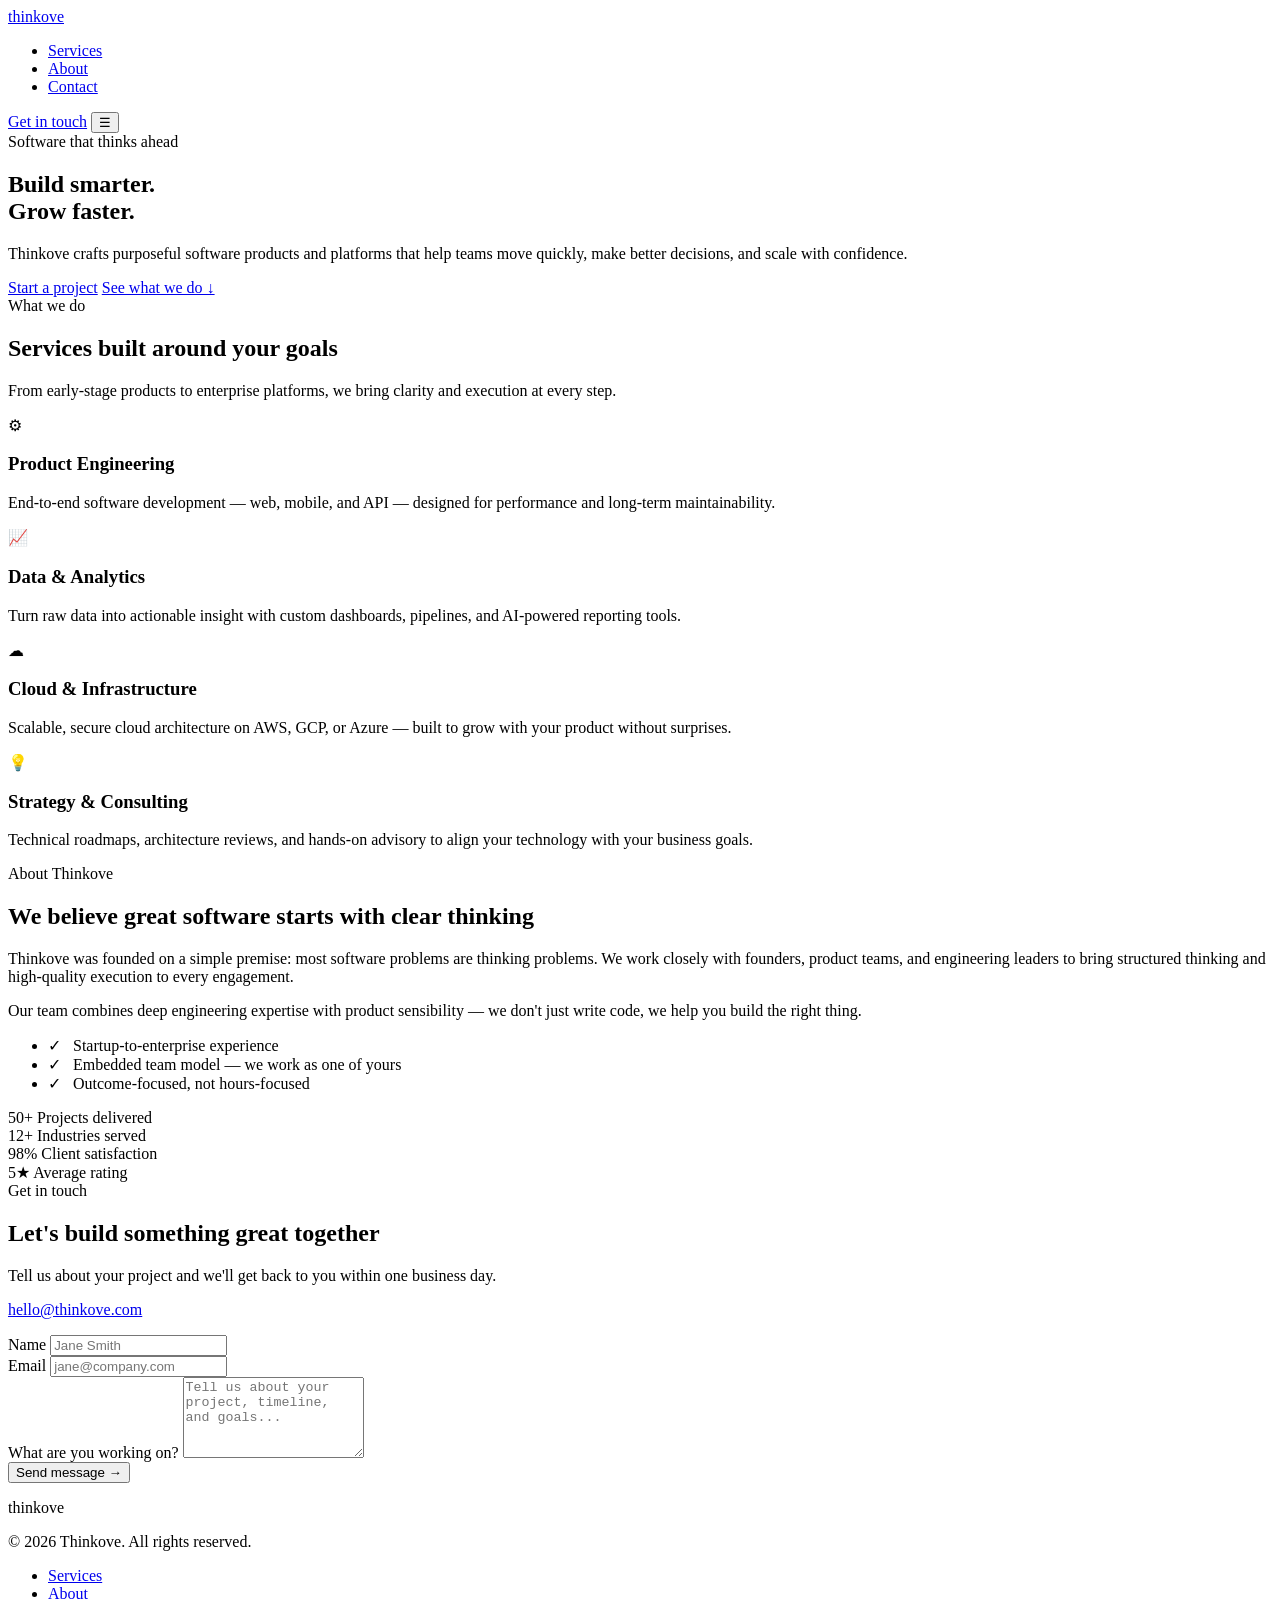
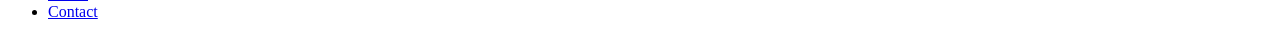
==== index.html @ 1a5d74e3 "Create index.html" ====
<!DOCTYPE html>
<html lang="en">
<head>
  <meta charset="UTF-8" />
  <meta name="viewport" content="width=device-width, initial-scale=1.0" />
  <meta name="description" content="Thinkove — software solutions built for the way modern teams work." />
  <title>Thinkove</title>
  <link rel="stylesheet" href="styles.css" />
  <link rel="preconnect" href="https://fonts.googleapis.com" />
  <link rel="preconnect" href="https://fonts.gstatic.com" crossorigin />
  <link href="https://fonts.googleapis.com/css2?family=Inter:wght@300;400;500;600;700&display=swap" rel="stylesheet" />
</head>
<body>

  <!-- NAV -->
  <nav class="nav">
    <div class="nav-inner container">
      <a href="#" class="logo">thinkove</a>
      <ul class="nav-links">
        <li><a href="#services">Services</a></li>
        <li><a href="#about">About</a></li>
        <li><a href="#contact">Contact</a></li>
      </ul>
      <a href="#contact" class="btn btn-outline nav-cta">Get in touch</a>
      <button class="nav-toggle" aria-label="Toggle menu">&#9776;</button>
    </div>
  </nav>

  <!-- HERO -->
  <section class="hero" id="home">
    <div class="container hero-inner">
      <span class="eyebrow">Software that thinks ahead</span>
      <h1>Build smarter.<br />Grow faster.</h1>
      <p class="hero-sub">
        Thinkove crafts purposeful software products and platforms that help teams move quickly, make better decisions, and scale with confidence.
      </p>
      <div class="hero-actions">
        <a href="#contact" class="btn btn-primary">Start a project</a>
        <a href="#services" class="btn btn-ghost">See what we do &darr;</a>
      </div>
    </div>
    <div class="hero-bg-shape"></div>
  </section>

  <!-- SERVICES -->
  <section class="services section" id="services">
    <div class="container">
      <div class="section-header">
        <span class="eyebrow">What we do</span>
        <h2>Services built around your goals</h2>
        <p>From early-stage products to enterprise platforms, we bring clarity and execution at every step.</p>
      </div>
      <div class="cards">
        <div class="card">
          <div class="card-icon">&#9881;</div>
          <h3>Product Engineering</h3>
          <p>End-to-end software development — web, mobile, and API — designed for performance and long-term maintainability.</p>
        </div>
        <div class="card">
          <div class="card-icon">&#128200;</div>
          <h3>Data &amp; Analytics</h3>
          <p>Turn raw data into actionable insight with custom dashboards, pipelines, and AI-powered reporting tools.</p>
        </div>
        <div class="card">
          <div class="card-icon">&#9729;</div>
          <h3>Cloud &amp; Infrastructure</h3>
          <p>Scalable, secure cloud architecture on AWS, GCP, or Azure — built to grow with your product without surprises.</p>
        </div>
        <div class="card">
          <div class="card-icon">&#128161;</div>
          <h3>Strategy &amp; Consulting</h3>
          <p>Technical roadmaps, architecture reviews, and hands-on advisory to align your technology with your business goals.</p>
        </div>
      </div>
    </div>
  </section>

  <!-- ABOUT -->
  <section class="about section" id="about">
    <div class="container about-inner">
      <div class="about-text">
        <span class="eyebrow">About Thinkove</span>
        <h2>We believe great software starts with clear thinking</h2>
        <p>
          Thinkove was founded on a simple premise: most software problems are thinking problems. We work closely with founders, product teams, and engineering leaders to bring structured thinking and high-quality execution to every engagement.
        </p>
        <p>
          Our team combines deep engineering expertise with product sensibility — we don't just write code, we help you build the right thing.
        </p>
        <ul class="about-list">
          <li>&#10003; &nbsp; Startup-to-enterprise experience</li>
          <li>&#10003; &nbsp; Embedded team model — we work as one of yours</li>
          <li>&#10003; &nbsp; Outcome-focused, not hours-focused</li>
        </ul>
      </div>
      <div class="about-stats">
        <div class="stat">
          <span class="stat-num">50+</span>
          <span class="stat-label">Projects delivered</span>
        </div>
        <div class="stat">
          <span class="stat-num">12+</span>
          <span class="stat-label">Industries served</span>
        </div>
        <div class="stat">
          <span class="stat-num">98%</span>
          <span class="stat-label">Client satisfaction</span>
        </div>
        <div class="stat">
          <span class="stat-num">5&#9733;</span>
          <span class="stat-label">Average rating</span>
        </div>
      </div>
    </div>
  </section>

  <!-- CONTACT -->
  <section class="contact section" id="contact">
    <div class="container contact-inner">
      <div class="contact-text">
        <span class="eyebrow">Get in touch</span>
        <h2>Let's build something great together</h2>
        <p>Tell us about your project and we'll get back to you within one business day.</p>
        <p class="contact-email">
          <a href="mailto:hello@thinkove.com">hello@thinkove.com</a>
        </p>
      </div>
      <form class="contact-form" id="contactForm" novalidate>
        <div class="form-row">
          <div class="form-group">
            <label for="name">Name</label>
            <input type="text" id="name" name="name" placeholder="Jane Smith" required />
          </div>
          <div class="form-group">
            <label for="email">Email</label>
            <input type="email" id="email" name="email" placeholder="jane@company.com" required />
          </div>
        </div>
        <div class="form-group">
          <label for="message">What are you working on?</label>
          <textarea id="message" name="message" rows="5" placeholder="Tell us about your project, timeline, and goals..." required></textarea>
        </div>
        <button type="submit" class="btn btn-primary">Send message &rarr;</button>
        <p class="form-note" id="formNote"></p>
      </form>
    </div>
  </section>

  <!-- FOOTER -->
  <footer class="footer">
    <div class="container footer-inner">
      <span class="logo">thinkove</span>
      <p class="footer-copy">&copy; 2026 Thinkove. All rights reserved.</p>
      <ul class="footer-links">
        <li><a href="#services">Services</a></li>
        <li><a href="#about">About</a></li>
        <li><a href="#contact">Contact</a></li>
      </ul>
    </div>
  </footer>

  <script src="script.js"></script>
</body>
</html>
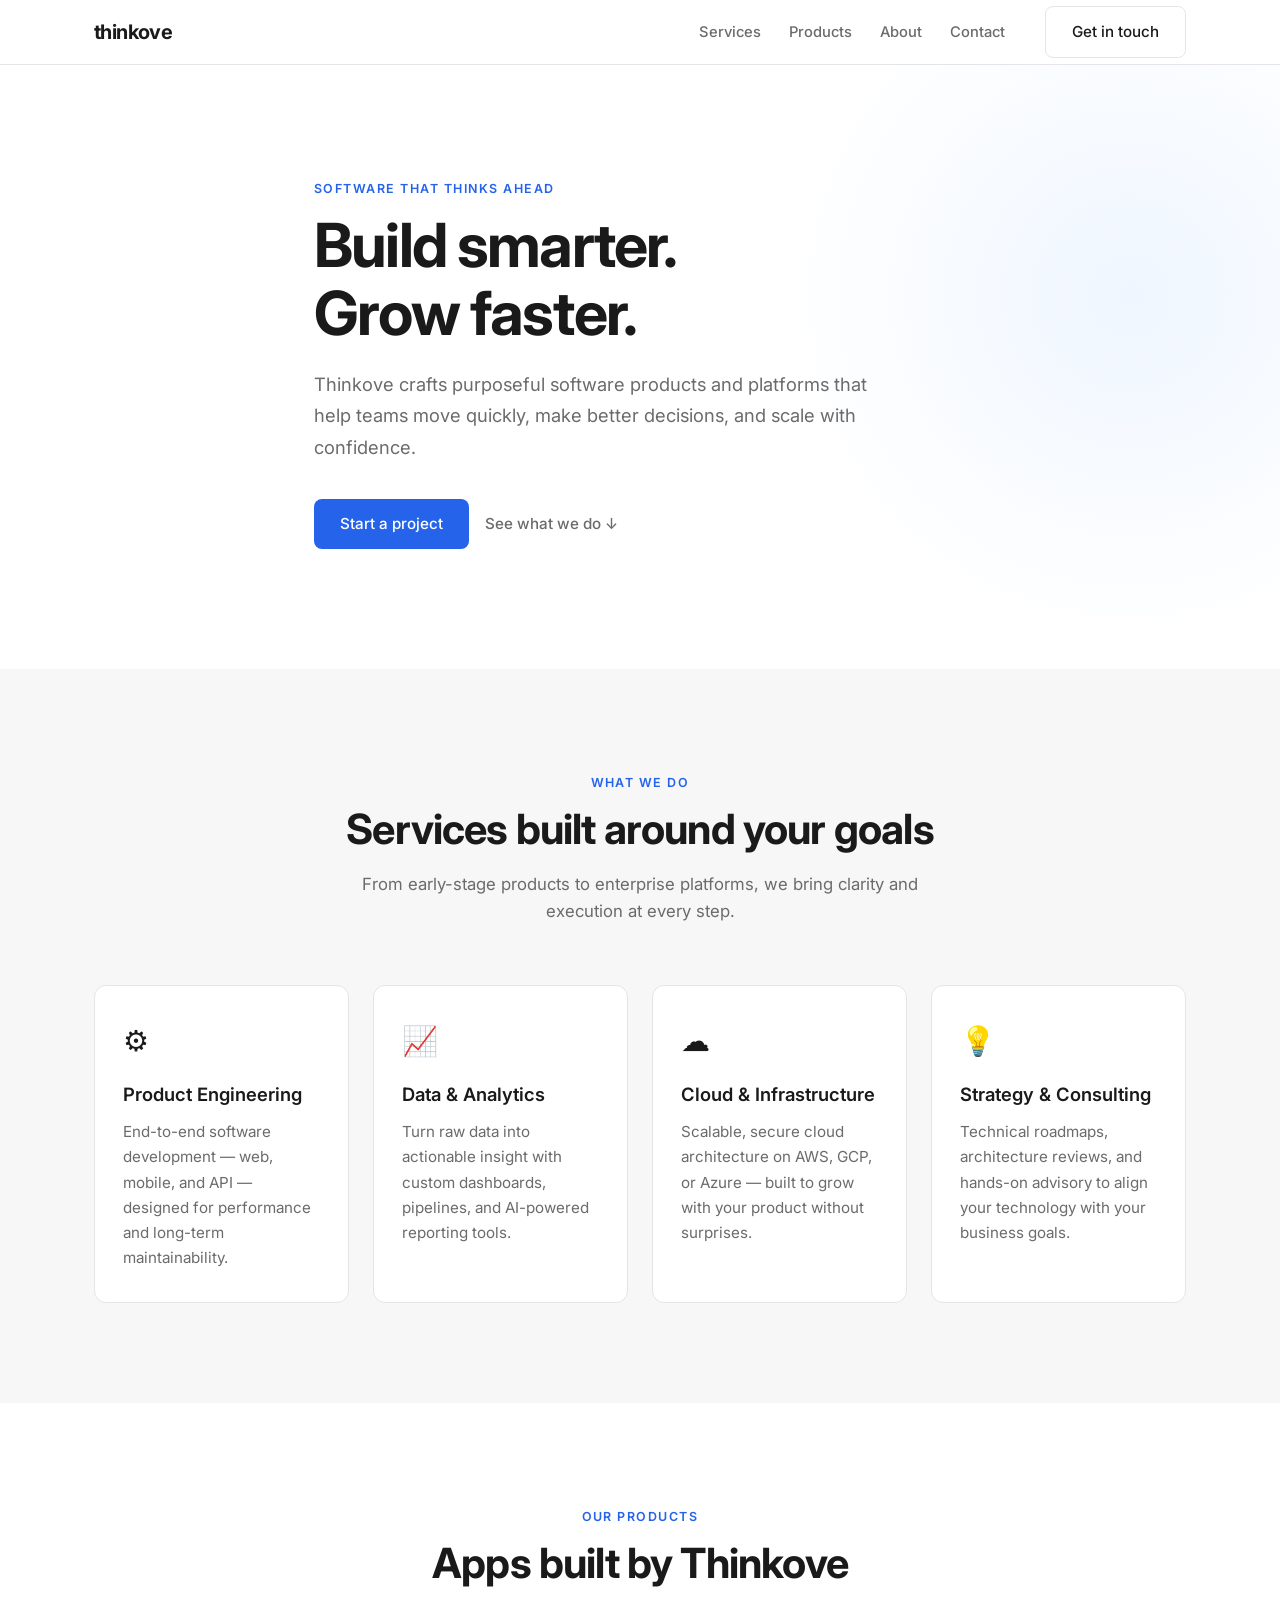
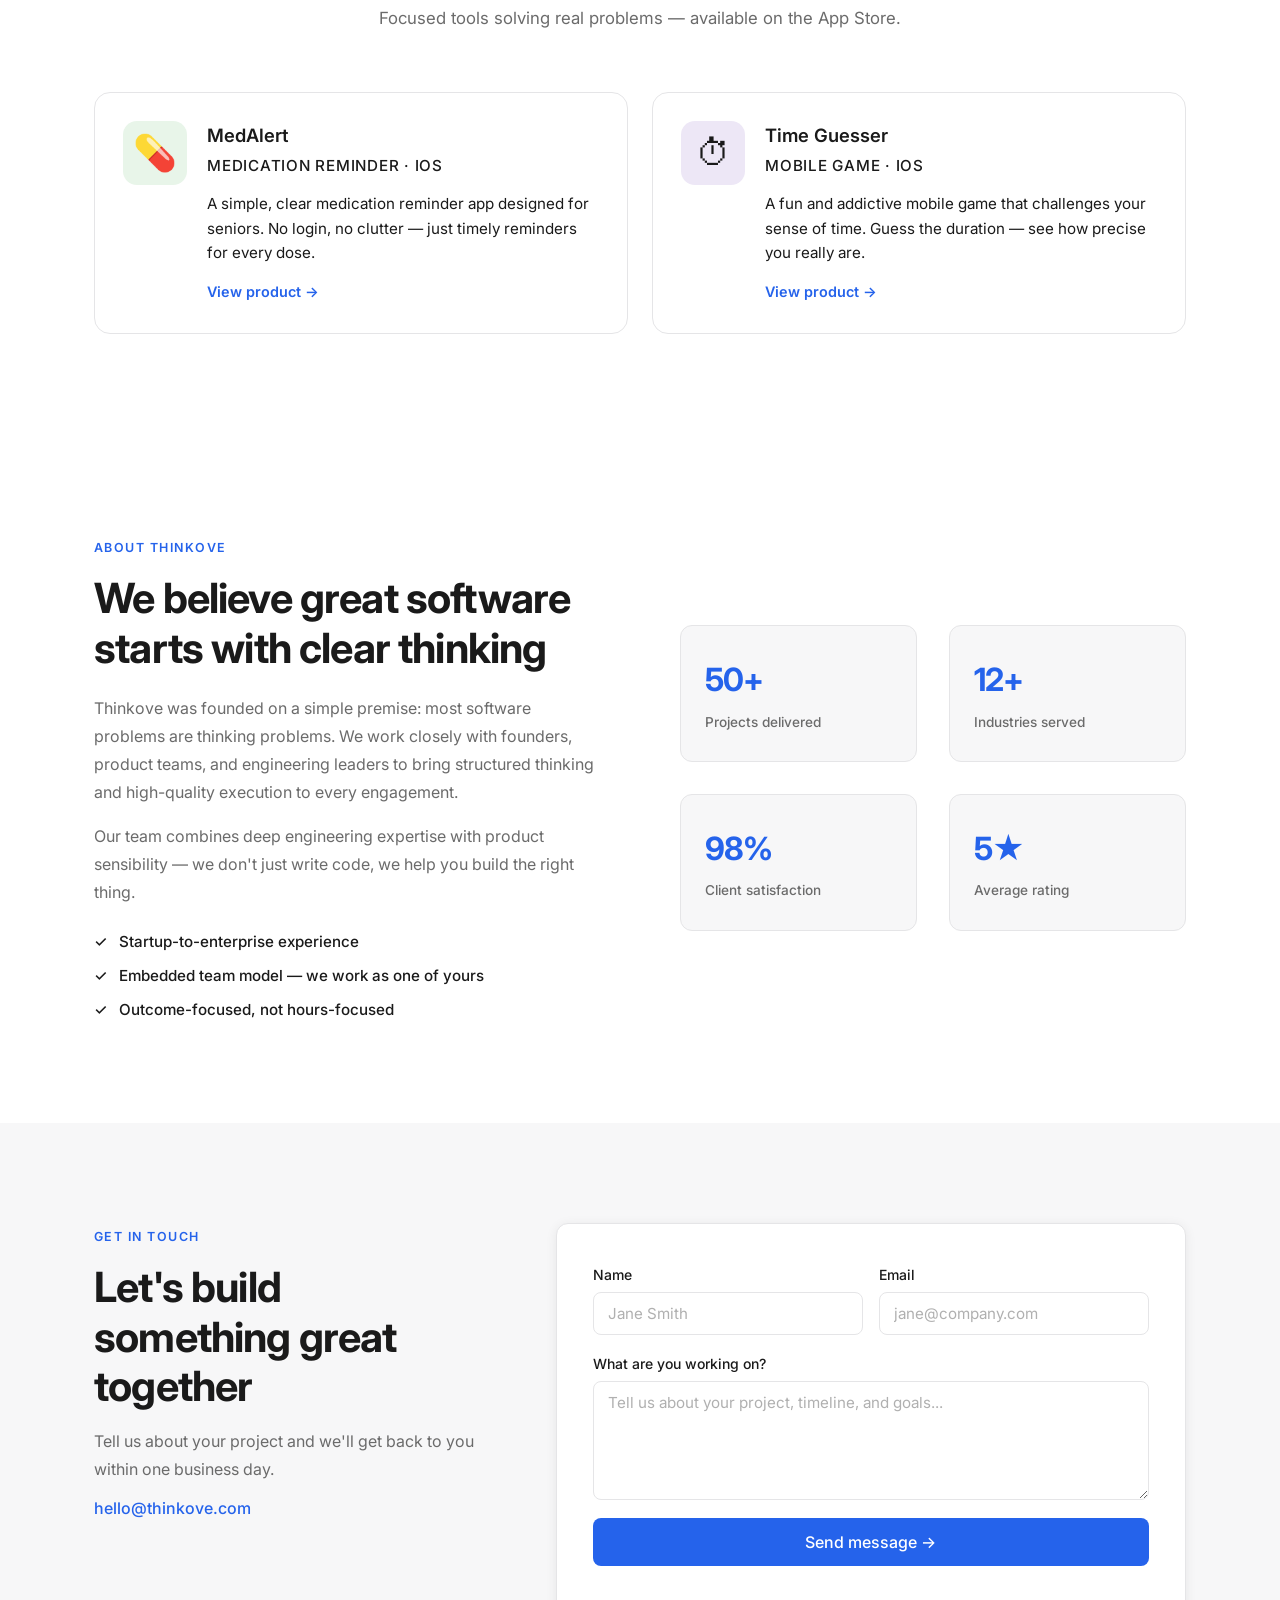
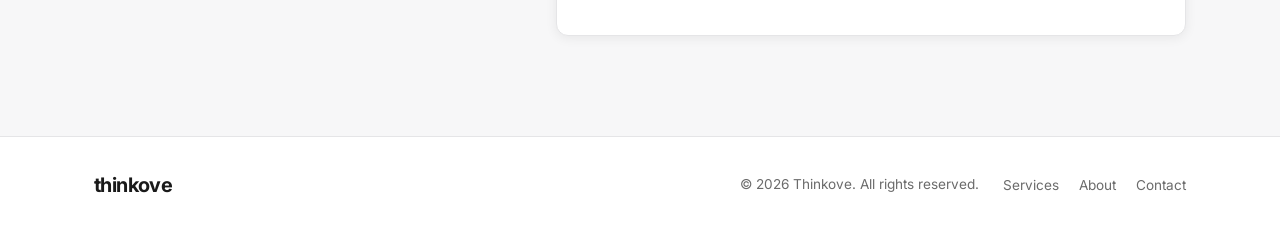
==== commit 6b48fac0: "Add Products section and fix contact form - Add Products section linking to medalert/ and time_guess" ====
--- a/index.html
+++ b/index.html
@@ -18,6 +18,7 @@
       <a href="#" class="logo">thinkove</a>
       <ul class="nav-links">
         <li><a href="#services">Services</a></li>
+        <li><a href="#products">Products</a></li>
         <li><a href="#about">About</a></li>
         <li><a href="#contact">Contact</a></li>
       </ul>
@@ -75,6 +76,37 @@
     </div>
   </section>
 
+  <!-- PRODUCTS -->
+  <section class="products section" id="products">
+    <div class="container">
+      <div class="section-header">
+        <span class="eyebrow">Our products</span>
+        <h2>Apps built by Thinkove</h2>
+        <p>Focused tools solving real problems — available on the App Store.</p>
+      </div>
+      <div class="product-cards">
+        <a href="medalert/" class="product-card">
+          <div class="product-icon product-icon--med">&#128138;</div>
+          <div class="product-info">
+            <h3>MedAlert</h3>
+            <p class="product-tag">Medication Reminder &middot; iOS</p>
+            <p>A simple, clear medication reminder app designed for seniors. No login, no clutter — just timely reminders for every dose.</p>
+            <span class="product-link">View product &rarr;</span>
+          </div>
+        </a>
+        <a href="time_guesser/" class="product-card">
+          <div class="product-icon product-icon--time">&#9201;</div>
+          <div class="product-info">
+            <h3>Time Guesser</h3>
+            <p class="product-tag">Mobile Game &middot; iOS</p>
+            <p>A fun and addictive mobile game that challenges your sense of time. Guess the duration — see how precise you really are.</p>
+            <span class="product-link">View product &rarr;</span>
+          </div>
+        </a>
+      </div>
+    </div>
+  </section>
+
   <!-- ABOUT -->
   <section class="about section" id="about">
     <div class="container about-inner">
@@ -125,7 +157,7 @@
           <a href="mailto:hello@thinkove.com">hello@thinkove.com</a>
         </p>
       </div>
-      <form class="contact-form" id="contactForm" novalidate>
+      <form class="contact-form" id="contactForm" action="https://formspree.io/f/xkoedzjz" method="POST" novalidate>
         <div class="form-row">
           <div class="form-group">
             <label for="name">Name</label>
--- a/styles.css
+++ b/styles.css
@@ -0,0 +1,492 @@
+/* =====================
+   RESET & BASE
+   ===================== */
+*, *::before, *::after { box-sizing: border-box; margin: 0; padding: 0; }
+
+:root {
+  --color-bg: #ffffff;
+  --color-surface: #f7f7f8;
+  --color-border: #e5e5e7;
+  --color-text: #1a1a1a;
+  --color-text-muted: #6b6b6b;
+  --color-accent: #2563eb;
+  --color-accent-dark: #1d4ed8;
+  --color-accent-light: #eff6ff;
+  --font: 'Inter', -apple-system, BlinkMacSystemFont, sans-serif;
+  --radius: 12px;
+  --shadow: 0 2px 12px rgba(0,0,0,0.07);
+  --shadow-lg: 0 8px 40px rgba(0,0,0,0.10);
+  --max-w: 1140px;
+  --section-gap: 100px;
+}
+
+html { scroll-behavior: smooth; font-size: 16px; }
+
+body {
+  font-family: var(--font);
+  background: var(--color-bg);
+  color: var(--color-text);
+  line-height: 1.6;
+  -webkit-font-smoothing: antialiased;
+}
+
+a { color: inherit; text-decoration: none; }
+ul { list-style: none; }
+
+/* =====================
+   UTILITIES
+   ===================== */
+.container {
+  max-width: var(--max-w);
+  margin: 0 auto;
+  padding: 0 24px;
+}
+
+.section { padding: var(--section-gap) 0; }
+
+.eyebrow {
+  display: inline-block;
+  font-size: 0.78rem;
+  font-weight: 600;
+  letter-spacing: 0.12em;
+  text-transform: uppercase;
+  color: var(--color-accent);
+  margin-bottom: 12px;
+}
+
+.section-header {
+  max-width: 600px;
+  margin: 0 auto 60px;
+  text-align: center;
+}
+
+.section-header h2 { margin-bottom: 16px; }
+.section-header p { color: var(--color-text-muted); font-size: 1.05rem; }
+
+h1 { font-size: clamp(2.4rem, 5vw, 3.8rem); font-weight: 700; line-height: 1.12; letter-spacing: -0.03em; }
+h2 { font-size: clamp(1.8rem, 3.5vw, 2.6rem); font-weight: 700; line-height: 1.2; letter-spacing: -0.02em; }
+h3 { font-size: 1.15rem; font-weight: 600; margin-bottom: 10px; }
+
+/* =====================
+   BUTTONS
+   ===================== */
+.btn {
+  display: inline-block;
+  padding: 13px 26px;
+  border-radius: 8px;
+  font-size: 0.95rem;
+  font-weight: 500;
+  cursor: pointer;
+  transition: all 0.18s ease;
+  border: none;
+  font-family: var(--font);
+}
+
+.btn-primary {
+  background: var(--color-accent);
+  color: #fff;
+}
+.btn-primary:hover { background: var(--color-accent-dark); transform: translateY(-1px); box-shadow: 0 4px 16px rgba(37,99,235,0.3); }
+
+.btn-outline {
+  background: transparent;
+  color: var(--color-text);
+  border: 1.5px solid var(--color-border);
+}
+.btn-outline:hover { border-color: var(--color-accent); color: var(--color-accent); }
+
+.btn-ghost {
+  background: transparent;
+  color: var(--color-text-muted);
+  padding-left: 0;
+  padding-right: 0;
+}
+.btn-ghost:hover { color: var(--color-accent); }
+
+/* =====================
+   NAV
+   ===================== */
+.nav {
+  position: sticky;
+  top: 0;
+  z-index: 100;
+  background: rgba(255,255,255,0.9);
+  backdrop-filter: blur(12px);
+  border-bottom: 1px solid var(--color-border);
+}
+
+.nav-inner {
+  display: flex;
+  align-items: center;
+  gap: 32px;
+  height: 64px;
+}
+
+.logo {
+  font-size: 1.25rem;
+  font-weight: 700;
+  letter-spacing: -0.03em;
+  color: var(--color-text);
+  flex-shrink: 0;
+}
+
+.nav-links {
+  display: flex;
+  gap: 28px;
+  margin-left: auto;
+}
+
+.nav-links a {
+  font-size: 0.92rem;
+  font-weight: 500;
+  color: var(--color-text-muted);
+  transition: color 0.15s;
+}
+.nav-links a:hover { color: var(--color-text); }
+
+.nav-cta { margin-left: 8px; }
+
+.nav-toggle {
+  display: none;
+  background: none;
+  border: none;
+  font-size: 1.4rem;
+  cursor: pointer;
+  margin-left: auto;
+  color: var(--color-text);
+}
+
+/* =====================
+   HERO
+   ===================== */
+.hero {
+  position: relative;
+  overflow: hidden;
+  padding: 110px 0 120px;
+}
+
+.hero-inner {
+  position: relative;
+  z-index: 1;
+  max-width: 700px;
+}
+
+.hero h1 { margin-bottom: 22px; }
+
+.hero-sub {
+  font-size: 1.15rem;
+  color: var(--color-text-muted);
+  max-width: 560px;
+  margin-bottom: 36px;
+  line-height: 1.7;
+}
+
+.hero-actions {
+  display: flex;
+  gap: 16px;
+  flex-wrap: wrap;
+  align-items: center;
+}
+
+.hero-bg-shape {
+  position: absolute;
+  top: -120px;
+  right: -200px;
+  width: 700px;
+  height: 700px;
+  border-radius: 50%;
+  background: radial-gradient(circle, var(--color-accent-light) 0%, transparent 70%);
+  pointer-events: none;
+  z-index: 0;
+}
+
+/* =====================
+   SERVICES
+   ===================== */
+.services { background: var(--color-surface); }
+
+.cards {
+  display: grid;
+  grid-template-columns: repeat(auto-fit, minmax(250px, 1fr));
+  gap: 24px;
+}
+
+.card {
+  background: var(--color-bg);
+  border: 1px solid var(--color-border);
+  border-radius: var(--radius);
+  padding: 32px 28px;
+  transition: box-shadow 0.2s, transform 0.2s;
+}
+.card:hover { box-shadow: var(--shadow-lg); transform: translateY(-3px); }
+
+.card-icon {
+  font-size: 1.8rem;
+  margin-bottom: 16px;
+}
+
+.card p { color: var(--color-text-muted); font-size: 0.95rem; line-height: 1.65; }
+
+/* =====================
+   ABOUT
+   ===================== */
+.about-inner {
+  display: grid;
+  grid-template-columns: 1fr 1fr;
+  gap: 80px;
+  align-items: center;
+}
+
+.about-text .eyebrow { margin-bottom: 16px; }
+.about-text h2 { margin-bottom: 20px; }
+.about-text p { color: var(--color-text-muted); margin-bottom: 16px; font-size: 1rem; line-height: 1.75; }
+
+.about-list {
+  margin-top: 24px;
+  display: flex;
+  flex-direction: column;
+  gap: 10px;
+}
+.about-list li {
+  font-size: 0.95rem;
+  font-weight: 500;
+  color: var(--color-text);
+}
+
+.about-stats {
+  display: grid;
+  grid-template-columns: 1fr 1fr;
+  gap: 32px;
+}
+
+.stat {
+  background: var(--color-surface);
+  border: 1px solid var(--color-border);
+  border-radius: var(--radius);
+  padding: 28px 24px;
+  display: flex;
+  flex-direction: column;
+  gap: 6px;
+}
+
+.stat-num {
+  font-size: 2rem;
+  font-weight: 700;
+  letter-spacing: -0.03em;
+  color: var(--color-accent);
+}
+
+.stat-label {
+  font-size: 0.85rem;
+  color: var(--color-text-muted);
+  font-weight: 500;
+}
+
+/* =====================
+   CONTACT
+   ===================== */
+.contact { background: var(--color-surface); }
+
+.contact-inner {
+  display: grid;
+  grid-template-columns: 1fr 1.4fr;
+  gap: 80px;
+  align-items: start;
+}
+
+.contact-text .eyebrow { margin-bottom: 16px; }
+.contact-text h2 { margin-bottom: 16px; }
+.contact-text p { color: var(--color-text-muted); margin-bottom: 12px; font-size: 1rem; line-height: 1.7; }
+
+.contact-email a {
+  color: var(--color-accent);
+  font-weight: 500;
+  font-size: 1rem;
+}
+.contact-email a:hover { text-decoration: underline; }
+
+.contact-form {
+  background: var(--color-bg);
+  border: 1px solid var(--color-border);
+  border-radius: var(--radius);
+  padding: 40px 36px;
+  box-shadow: var(--shadow);
+}
+
+.form-row {
+  display: grid;
+  grid-template-columns: 1fr 1fr;
+  gap: 16px;
+}
+
+.form-group {
+  display: flex;
+  flex-direction: column;
+  gap: 6px;
+  margin-bottom: 18px;
+}
+
+.form-group label {
+  font-size: 0.875rem;
+  font-weight: 500;
+  color: var(--color-text);
+}
+
+.form-group input,
+.form-group textarea {
+  padding: 11px 14px;
+  border: 1.5px solid var(--color-border);
+  border-radius: 8px;
+  font-family: var(--font);
+  font-size: 0.95rem;
+  color: var(--color-text);
+  background: var(--color-bg);
+  transition: border-color 0.15s;
+  resize: vertical;
+  outline: none;
+}
+
+.form-group input:focus,
+.form-group textarea:focus {
+  border-color: var(--color-accent);
+  box-shadow: 0 0 0 3px rgba(37,99,235,0.1);
+}
+
+.form-group input::placeholder,
+.form-group textarea::placeholder { color: #b0b0b0; }
+
+.contact-form .btn-primary { width: 100%; text-align: center; padding: 14px; font-size: 1rem; }
+
+.form-note {
+  margin-top: 12px;
+  font-size: 0.875rem;
+  color: var(--color-accent);
+  min-height: 1.2em;
+}
+
+/* =====================
+   FOOTER
+   ===================== */
+.footer {
+  border-top: 1px solid var(--color-border);
+  padding: 32px 0;
+}
+
+.footer-inner {
+  display: flex;
+  align-items: center;
+  gap: 24px;
+  flex-wrap: wrap;
+}
+
+.footer-copy {
+  font-size: 0.85rem;
+  color: var(--color-text-muted);
+  margin-left: auto;
+}
+
+.footer-links {
+  display: flex;
+  gap: 20px;
+}
+.footer-links a {
+  font-size: 0.85rem;
+  color: var(--color-text-muted);
+  transition: color 0.15s;
+}
+.footer-links a:hover { color: var(--color-text); }
+
+/* =====================
+   RESPONSIVE
+   ===================== */
+@media (max-width: 900px) {
+  .about-inner,
+  .contact-inner {
+    grid-template-columns: 1fr;
+    gap: 48px;
+  }
+
+  .about-stats {
+    grid-template-columns: repeat(2, 1fr);
+  }
+}
+
+@media (max-width: 640px) {
+  :root { --section-gap: 64px; }
+
+  .nav-links, .nav-cta { display: none; }
+  .nav-links.open { display: flex; flex-direction: column; position: absolute; top: 64px; left: 0; right: 0; background: #fff; border-bottom: 1px solid var(--color-border); padding: 16px 24px; gap: 16px; }
+  .nav-toggle { display: block; }
+
+  .hero { padding: 72px 0 80px; }
+
+  .form-row { grid-template-columns: 1fr; }
+
+  .contact-form { padding: 28px 20px; }
+
+  .footer-inner { flex-direction: column; align-items: flex-start; gap: 12px; }
+  .footer-copy { margin-left: 0; }
+
+  .about-stats { grid-template-columns: 1fr 1fr; gap: 16px; }
+}
+
+/* ── Products ── */
+.products { background: var(--color-bg); }
+
+.product-cards {
+  display: grid;
+  grid-template-columns: repeat(auto-fit, minmax(300px, 1fr));
+  gap: 24px;
+  margin-top: 48px;
+}
+
+.product-card {
+  display: flex;
+  gap: 20px;
+  align-items: flex-start;
+  background: #fff;
+  border: 1px solid var(--color-border);
+  border-radius: 16px;
+  padding: 28px;
+  text-decoration: none;
+  color: inherit;
+  transition: box-shadow 0.2s, transform 0.2s;
+}
+
+.product-card:hover {
+  box-shadow: 0 8px 32px rgba(0,0,0,0.09);
+  transform: translateY(-3px);
+}
+
+.product-icon {
+  font-size: 2.2rem;
+  width: 64px;
+  height: 64px;
+  border-radius: 14px;
+  display: flex;
+  align-items: center;
+  justify-content: center;
+  flex-shrink: 0;
+}
+
+.product-icon--med  { background: #e8f5e9; }
+.product-icon--time { background: #ede7f6; }
+
+.product-info h3 { font-size: 1.15rem; font-weight: 600; margin-bottom: 4px; }
+
+.product-tag {
+  font-size: 0.78rem;
+  font-weight: 500;
+  color: var(--color-muted);
+  text-transform: uppercase;
+  letter-spacing: 0.05em;
+  margin-bottom: 10px;
+}
+
+.product-info p { font-size: 0.95rem; color: var(--color-muted); margin-bottom: 14px; }
+
+.product-link {
+  font-size: 0.9rem;
+  font-weight: 600;
+  color: var(--color-accent);
+}
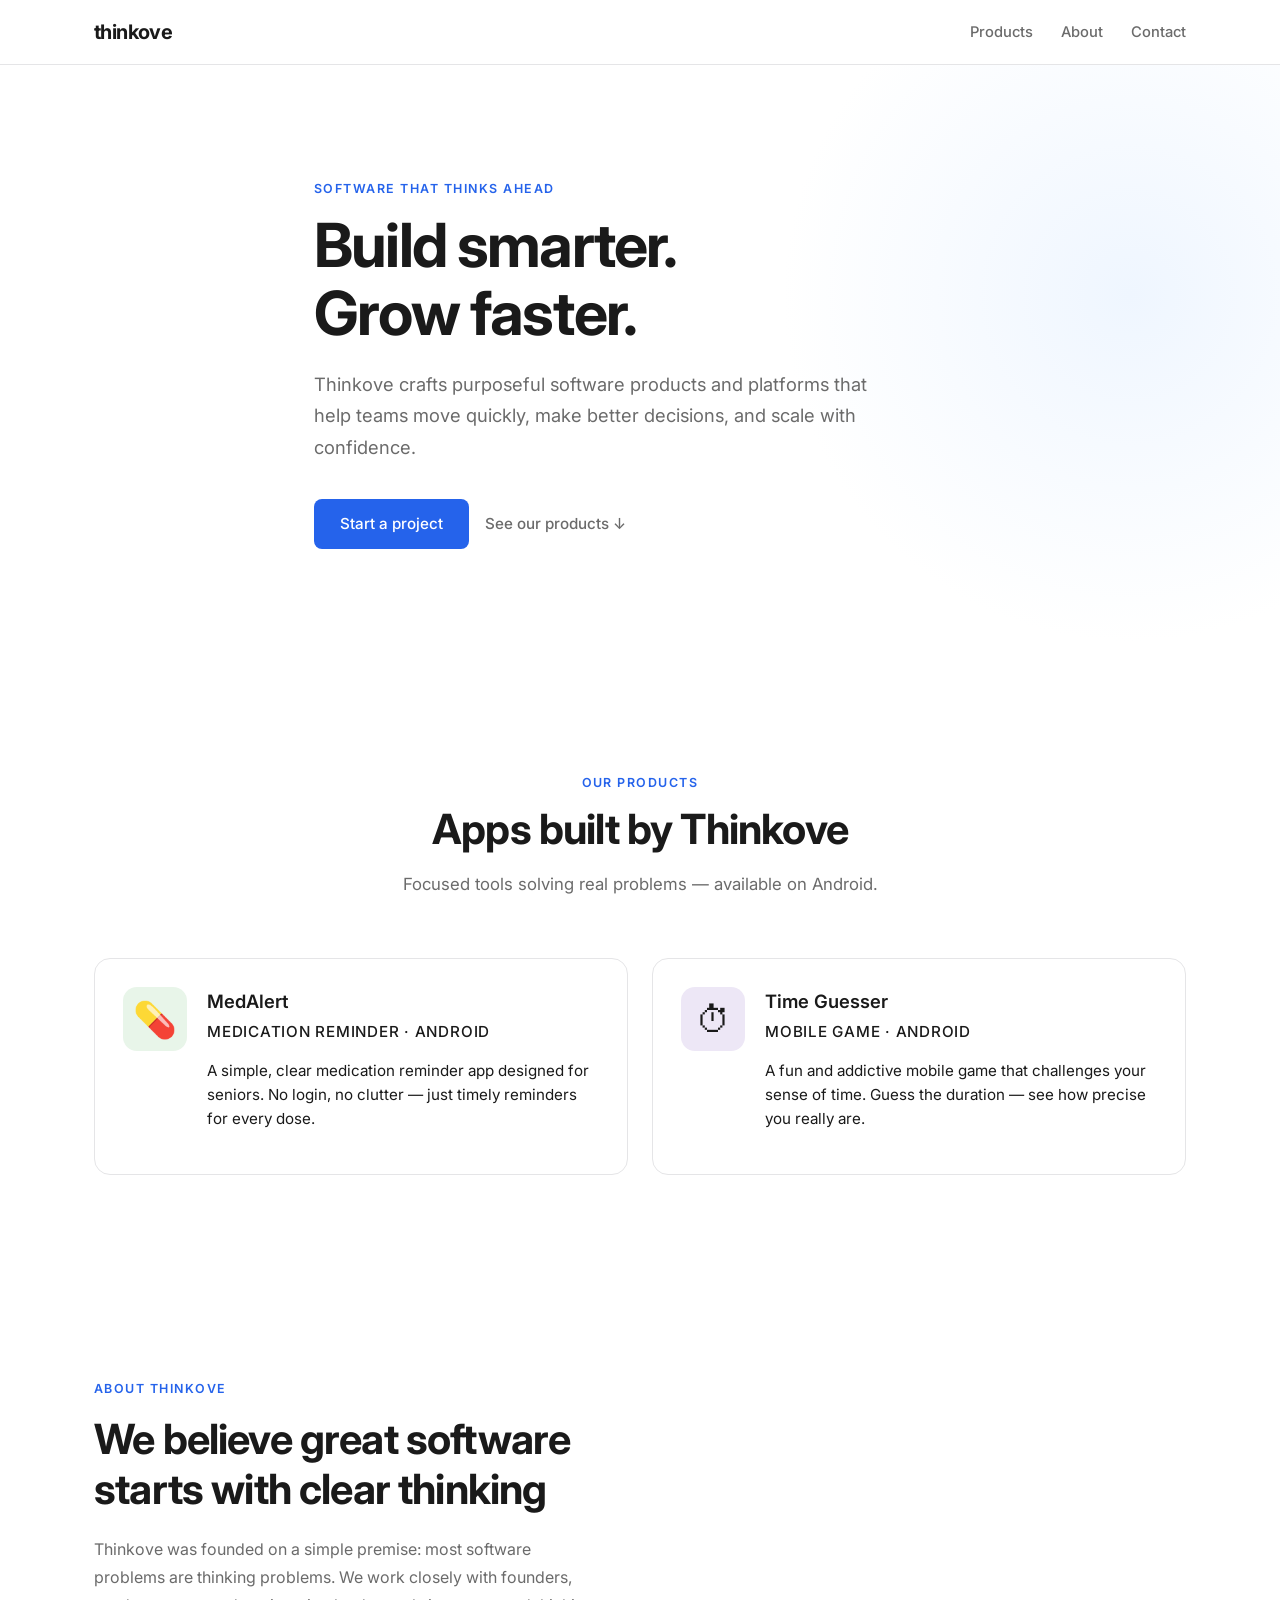
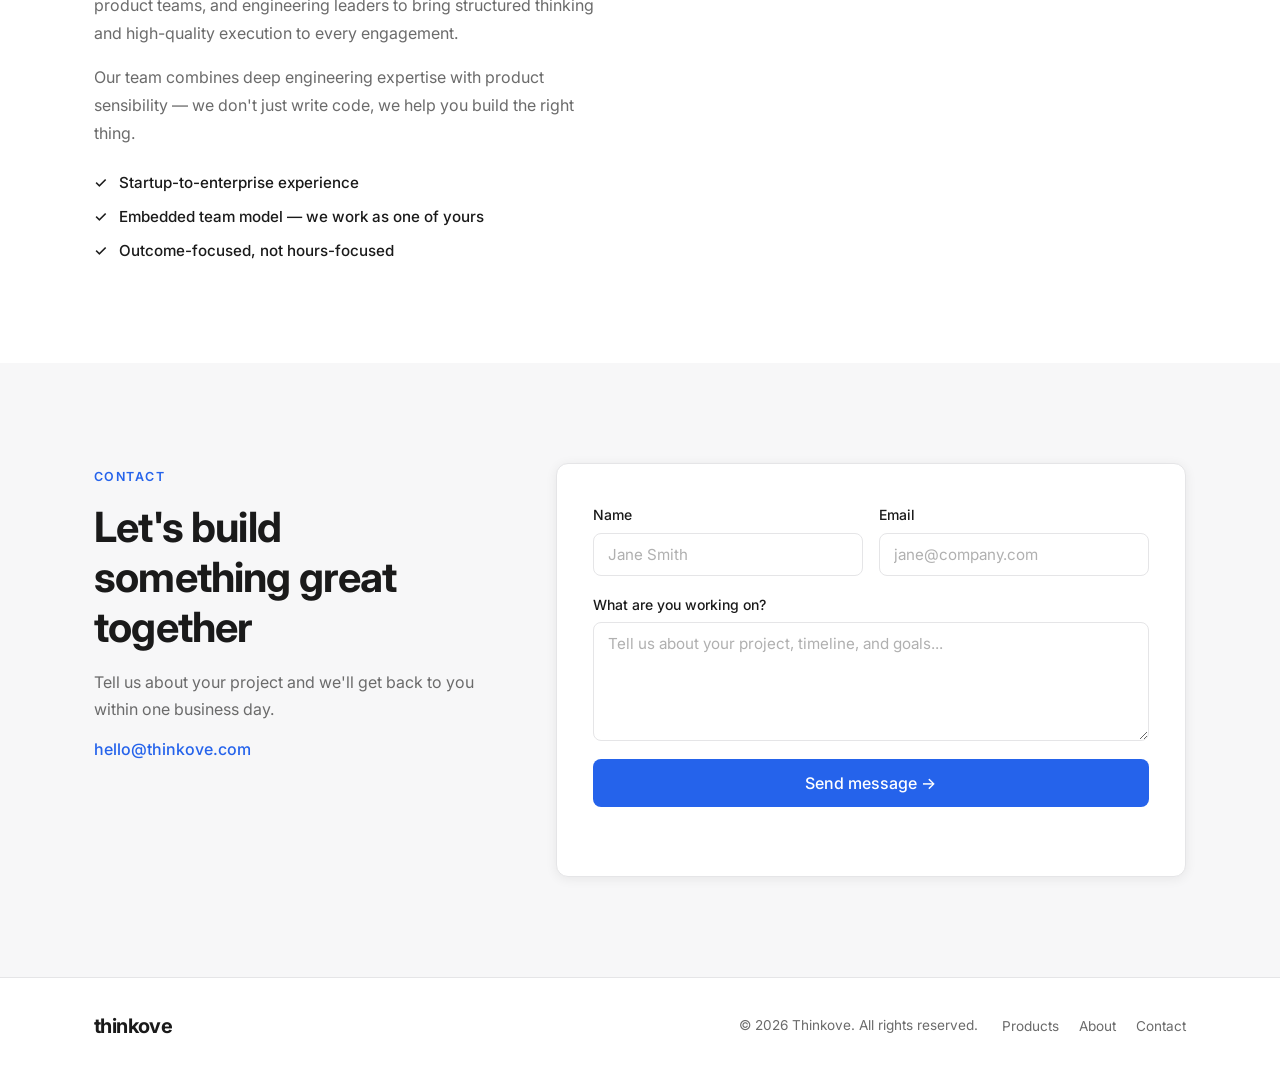
==== commit 4ac4e296: "Remove Services section, stats, and Get in touch button - Remove Services section and nav link - Rem" ====
--- a/index.html
+++ b/index.html
@@ -17,12 +17,10 @@
     <div class="nav-inner container">
       <a href="#" class="logo">thinkove</a>
       <ul class="nav-links">
-        <li><a href="#services">Services</a></li>
         <li><a href="#products">Products</a></li>
         <li><a href="#about">About</a></li>
         <li><a href="#contact">Contact</a></li>
       </ul>
-      <a href="#contact" class="btn btn-outline nav-cta">Get in touch</a>
       <button class="nav-toggle" aria-label="Toggle menu">&#9776;</button>
     </div>
   </nav>
@@ -37,43 +35,10 @@
       </p>
       <div class="hero-actions">
         <a href="#contact" class="btn btn-primary">Start a project</a>
-        <a href="#services" class="btn btn-ghost">See what we do &darr;</a>
+        <a href="#products" class="btn btn-ghost">See our products &darr;</a>
       </div>
     </div>
     <div class="hero-bg-shape"></div>
-  </section>
-
-  <!-- SERVICES -->
-  <section class="services section" id="services">
-    <div class="container">
-      <div class="section-header">
-        <span class="eyebrow">What we do</span>
-        <h2>Services built around your goals</h2>
-        <p>From early-stage products to enterprise platforms, we bring clarity and execution at every step.</p>
-      </div>
-      <div class="cards">
-        <div class="card">
-          <div class="card-icon">&#9881;</div>
-          <h3>Product Engineering</h3>
-          <p>End-to-end software development — web, mobile, and API — designed for performance and long-term maintainability.</p>
-        </div>
-        <div class="card">
-          <div class="card-icon">&#128200;</div>
-          <h3>Data &amp; Analytics</h3>
-          <p>Turn raw data into actionable insight with custom dashboards, pipelines, and AI-powered reporting tools.</p>
-        </div>
-        <div class="card">
-          <div class="card-icon">&#9729;</div>
-          <h3>Cloud &amp; Infrastructure</h3>
-          <p>Scalable, secure cloud architecture on AWS, GCP, or Azure — built to grow with your product without surprises.</p>
-        </div>
-        <div class="card">
-          <div class="card-icon">&#128161;</div>
-          <h3>Strategy &amp; Consulting</h3>
-          <p>Technical roadmaps, architecture reviews, and hands-on advisory to align your technology with your business goals.</p>
-        </div>
-      </div>
-    </div>
   </section>
 
   <!-- PRODUCTS -->
@@ -82,25 +47,23 @@
       <div class="section-header">
         <span class="eyebrow">Our products</span>
         <h2>Apps built by Thinkove</h2>
-        <p>Focused tools solving real problems — available on the App Store.</p>
+        <p>Focused tools solving real problems — available on Android.</p>
       </div>
       <div class="product-cards">
         <a href="medalert/" class="product-card">
           <div class="product-icon product-icon--med">&#128138;</div>
           <div class="product-info">
             <h3>MedAlert</h3>
-            <p class="product-tag">Medication Reminder &middot; iOS</p>
+            <p class="product-tag">Medication Reminder &middot; Android</p>
             <p>A simple, clear medication reminder app designed for seniors. No login, no clutter — just timely reminders for every dose.</p>
-            <span class="product-link">View product &rarr;</span>
           </div>
         </a>
         <a href="time_guesser/" class="product-card">
           <div class="product-icon product-icon--time">&#9201;</div>
           <div class="product-info">
             <h3>Time Guesser</h3>
-            <p class="product-tag">Mobile Game &middot; iOS</p>
+            <p class="product-tag">Mobile Game &middot; Android</p>
             <p>A fun and addictive mobile game that challenges your sense of time. Guess the duration — see how precise you really are.</p>
-            <span class="product-link">View product &rarr;</span>
           </div>
         </a>
       </div>
@@ -125,24 +88,6 @@
           <li>&#10003; &nbsp; Outcome-focused, not hours-focused</li>
         </ul>
       </div>
-      <div class="about-stats">
-        <div class="stat">
-          <span class="stat-num">50+</span>
-          <span class="stat-label">Projects delivered</span>
-        </div>
-        <div class="stat">
-          <span class="stat-num">12+</span>
-          <span class="stat-label">Industries served</span>
-        </div>
-        <div class="stat">
-          <span class="stat-num">98%</span>
-          <span class="stat-label">Client satisfaction</span>
-        </div>
-        <div class="stat">
-          <span class="stat-num">5&#9733;</span>
-          <span class="stat-label">Average rating</span>
-        </div>
-      </div>
     </div>
   </section>
 
@@ -150,7 +95,7 @@
   <section class="contact section" id="contact">
     <div class="container contact-inner">
       <div class="contact-text">
-        <span class="eyebrow">Get in touch</span>
+        <span class="eyebrow">Contact</span>
         <h2>Let's build something great together</h2>
         <p>Tell us about your project and we'll get back to you within one business day.</p>
         <p class="contact-email">
@@ -184,7 +129,7 @@
       <span class="logo">thinkove</span>
       <p class="footer-copy">&copy; 2026 Thinkove. All rights reserved.</p>
       <ul class="footer-links">
-        <li><a href="#services">Services</a></li>
+        <li><a href="#products">Products</a></li>
         <li><a href="#about">About</a></li>
         <li><a href="#contact">Contact</a></li>
       </ul>
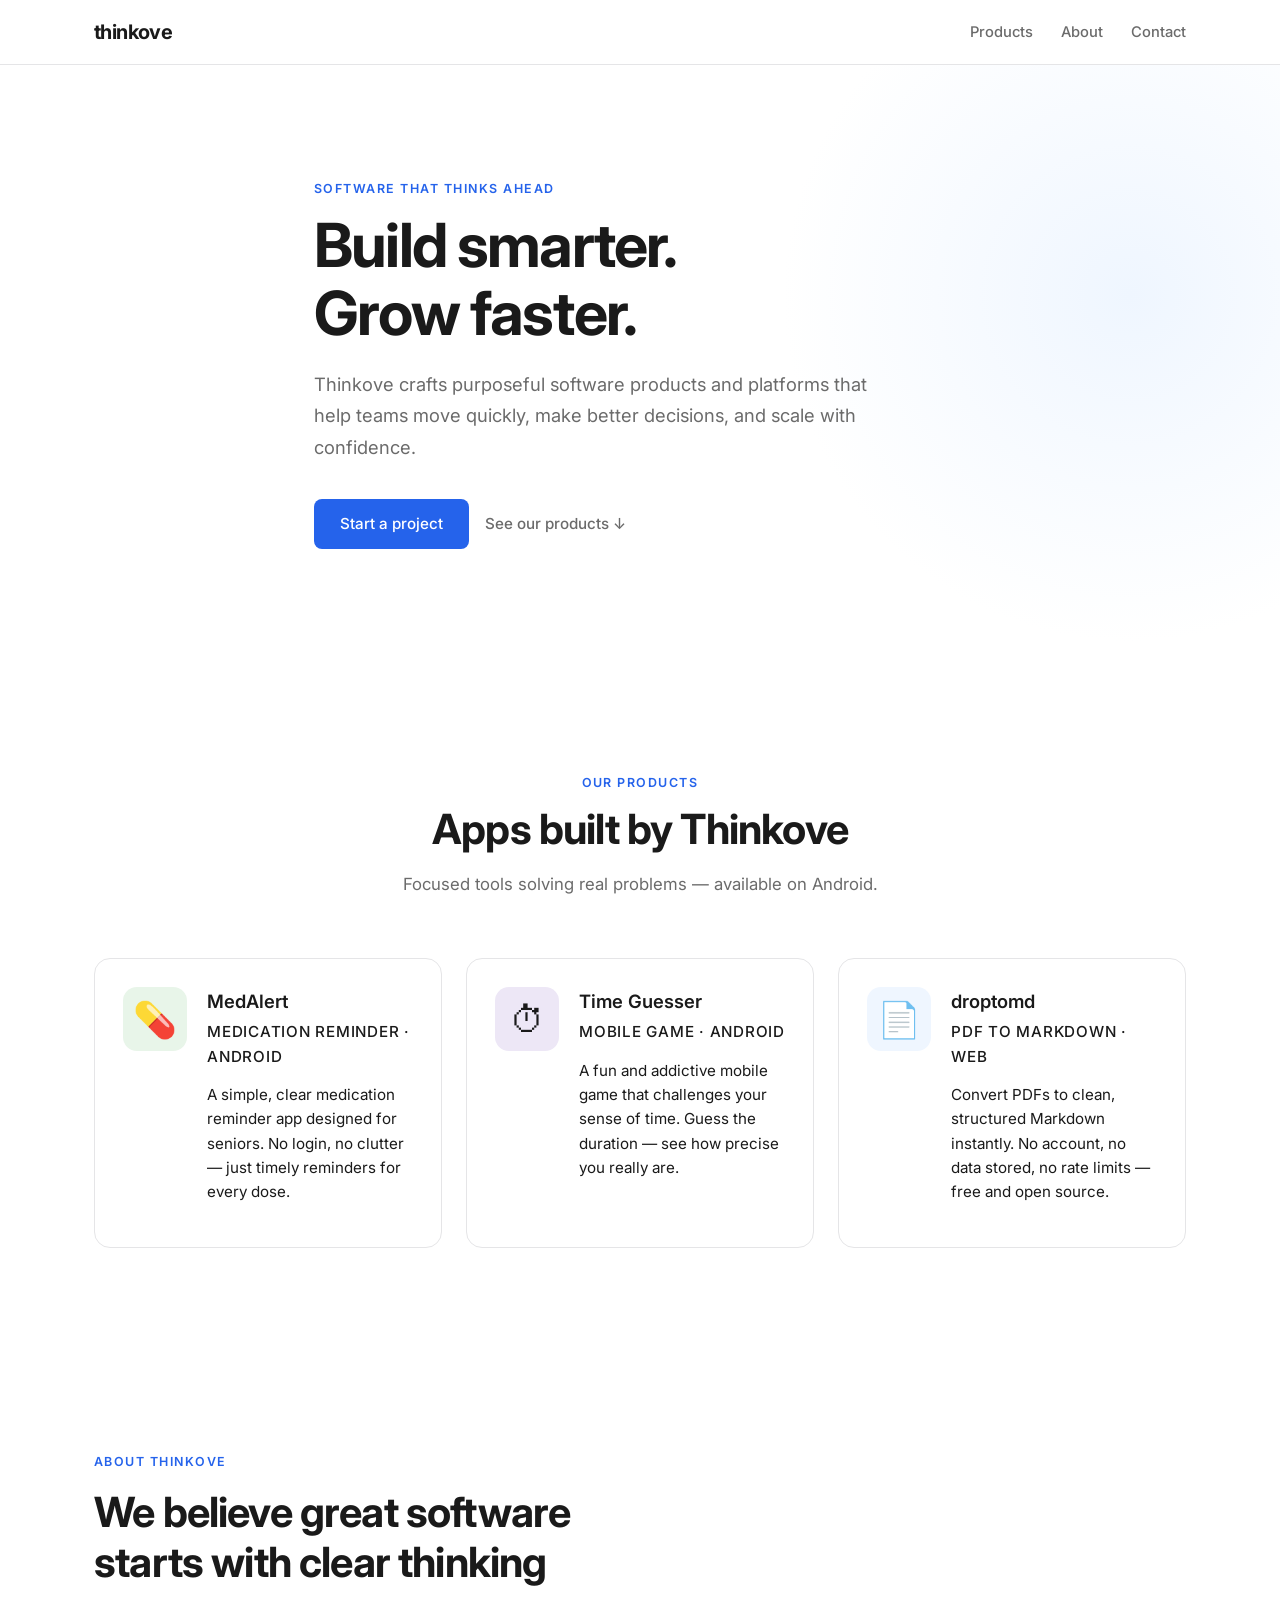
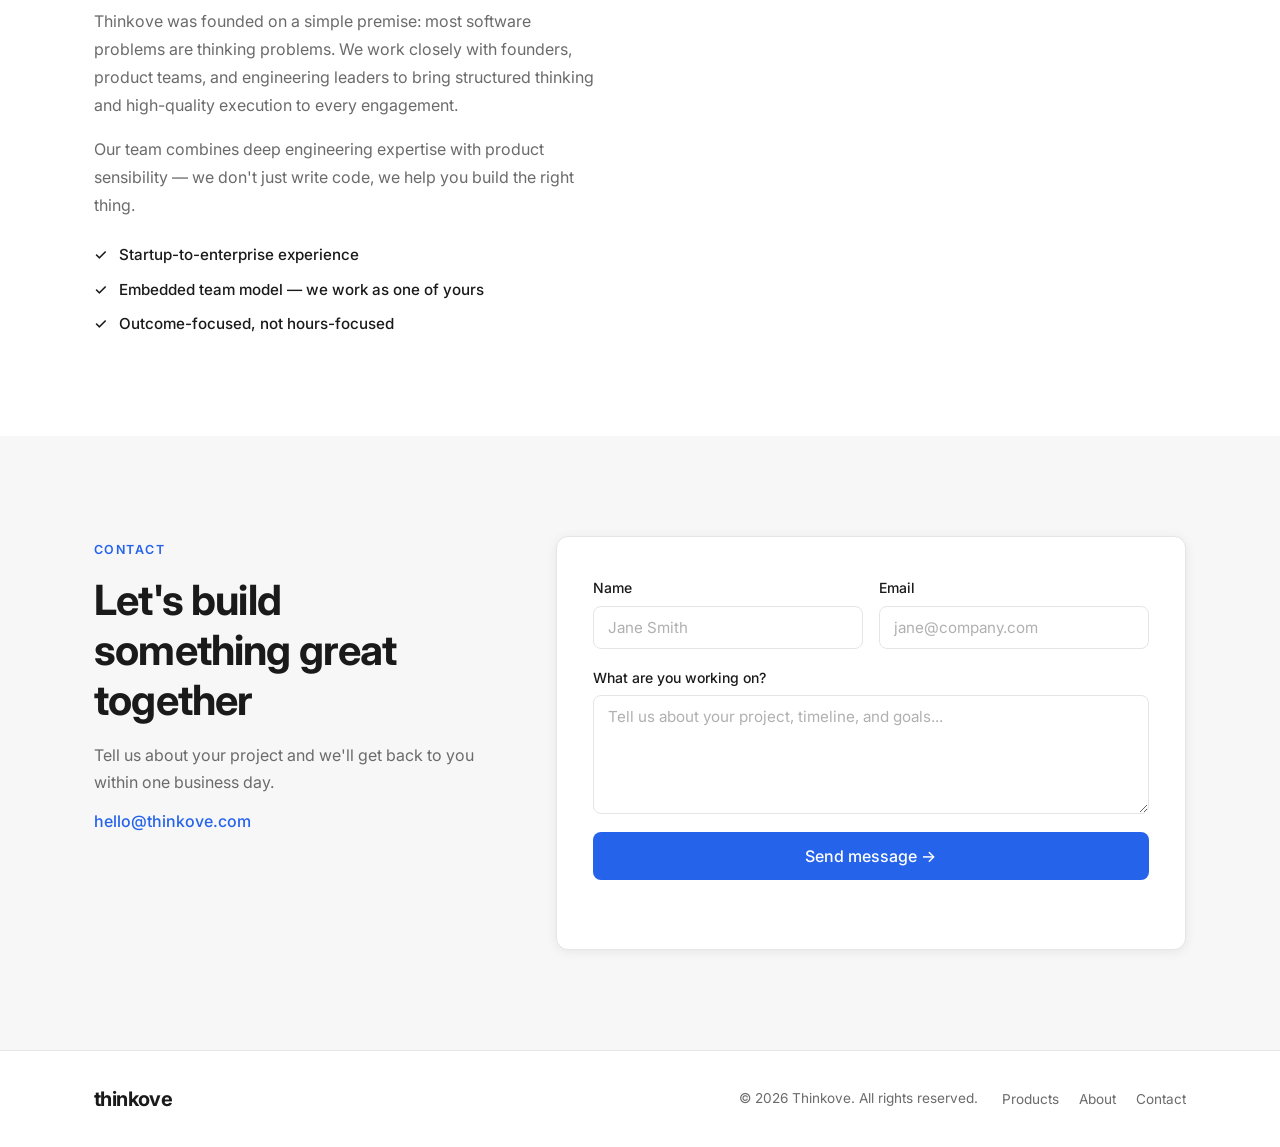
==== commit 022b7f4f: "Add droptomd to Thinkove main products section Co-Authored-By: Claude Sonnet 4.6 <noreply@anthropic." ====
--- a/index.html
+++ b/index.html
@@ -64,6 +64,14 @@
             <h3>Time Guesser</h3>
             <p class="product-tag">Mobile Game &middot; Android</p>
             <p>A fun and addictive mobile game that challenges your sense of time. Guess the duration — see how precise you really are.</p>
+          </div>
+        </a>
+        <a href="droptomd/" class="product-card">
+          <div class="product-icon product-icon--md">&#128196;</div>
+          <div class="product-info">
+            <h3>droptomd</h3>
+            <p class="product-tag">PDF to Markdown &middot; Web</p>
+            <p>Convert PDFs to clean, structured Markdown instantly. No account, no data stored, no rate limits — free and open source.</p>
           </div>
         </a>
       </div>
--- a/styles.css
+++ b/styles.css
@@ -471,6 +471,7 @@
 
 .product-icon--med  { background: #e8f5e9; }
 .product-icon--time { background: #ede7f6; }
+.product-icon--md   { background: #eff6ff; }
 
 .product-info h3 { font-size: 1.15rem; font-weight: 600; margin-bottom: 4px; }
 
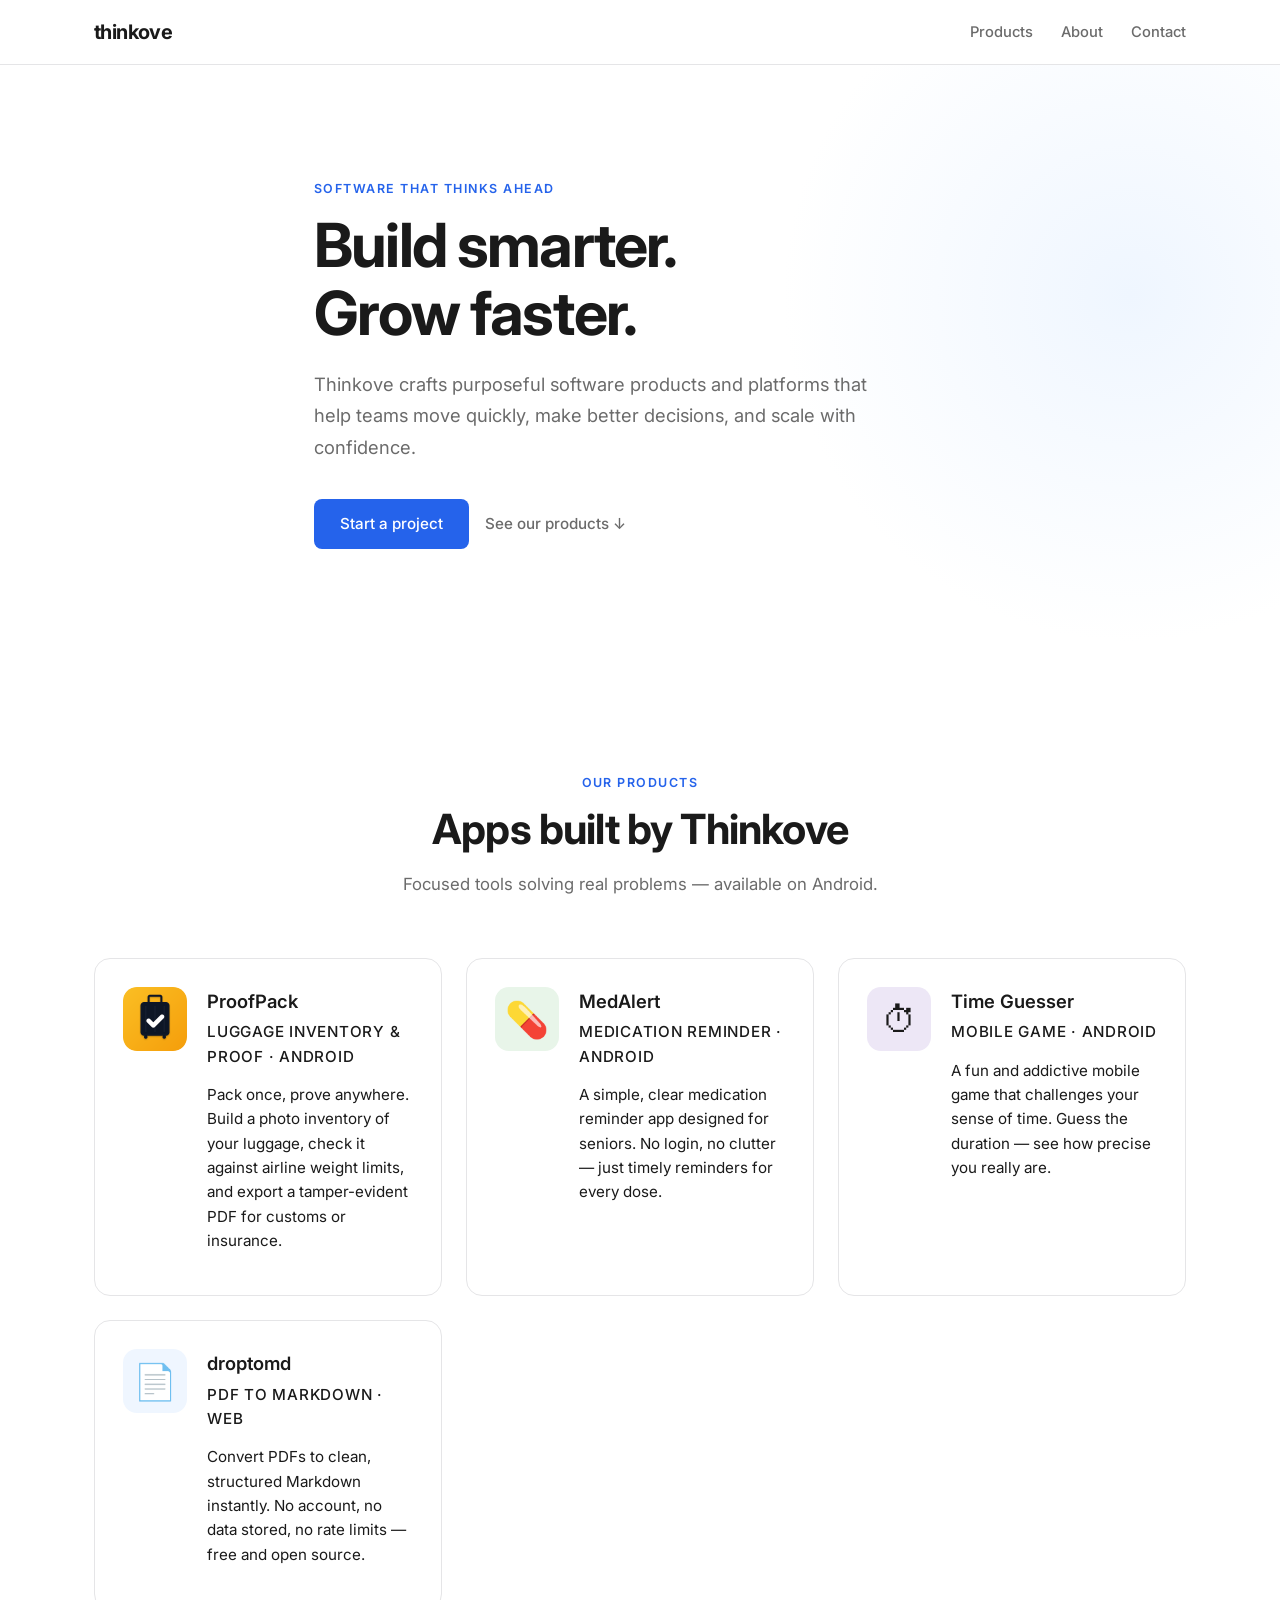
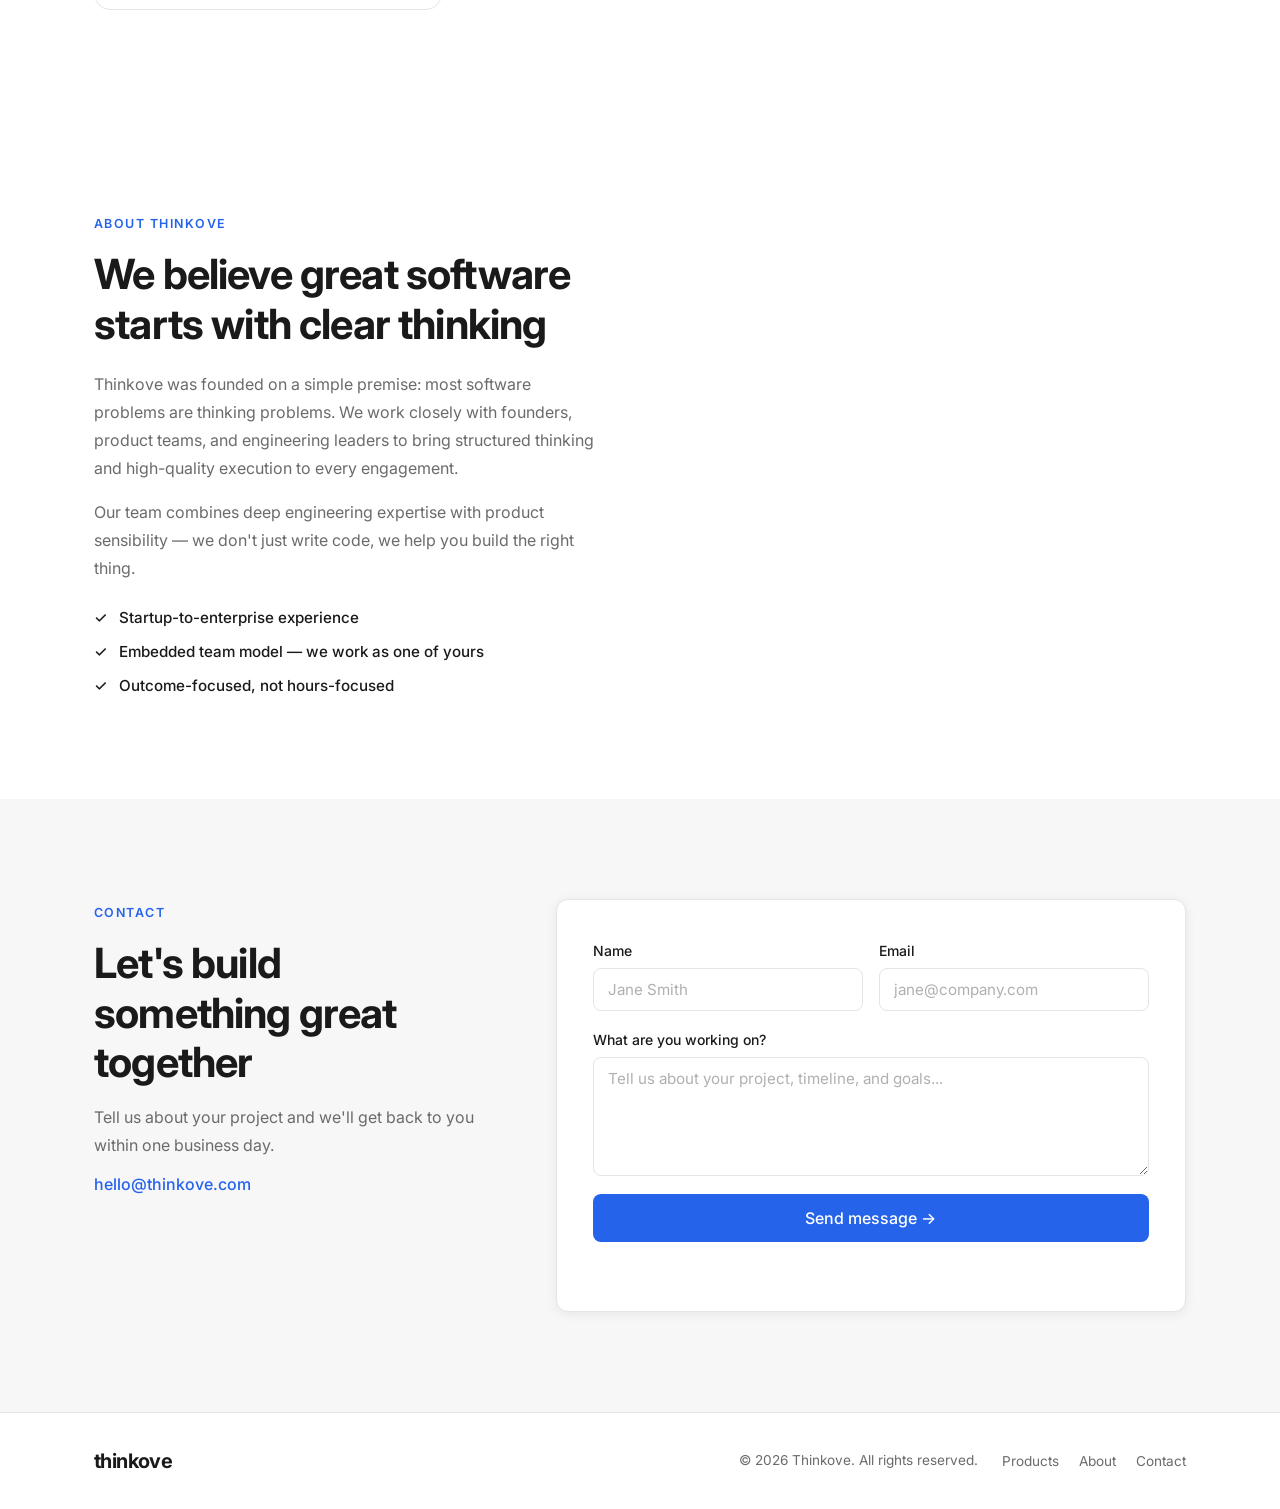
==== commit 7664d681: "Add ProofPack: landing page, privacy policy, and home product card - ProofPack/index.html — product " ====
--- a/index.html
+++ b/index.html
@@ -50,6 +50,14 @@
         <p>Focused tools solving real problems — available on Android.</p>
       </div>
       <div class="product-cards">
+        <a href="ProofPack/" class="product-card">
+          <img src="ProofPack/icon.png" alt="ProofPack" class="product-icon" style="object-fit:cover;" />
+          <div class="product-info">
+            <h3>ProofPack</h3>
+            <p class="product-tag">Luggage Inventory &amp; Proof &middot; Android</p>
+            <p>Pack once, prove anywhere. Build a photo inventory of your luggage, check it against airline weight limits, and export a tamper-evident PDF for customs or insurance.</p>
+          </div>
+        </a>
         <a href="medalert/" class="product-card">
           <div class="product-icon product-icon--med">&#128138;</div>
           <div class="product-info">
@@ -66,7 +74,7 @@
             <p>A fun and addictive mobile game that challenges your sense of time. Guess the duration — see how precise you really are.</p>
           </div>
         </a>
-        <a href="droptomd/" class="product-card">
+        <a href="https://www.droptomd.com/" class="product-card" target="_blank" rel="noopener">
           <div class="product-icon product-icon--md">&#128196;</div>
           <div class="product-info">
             <h3>droptomd</h3>
